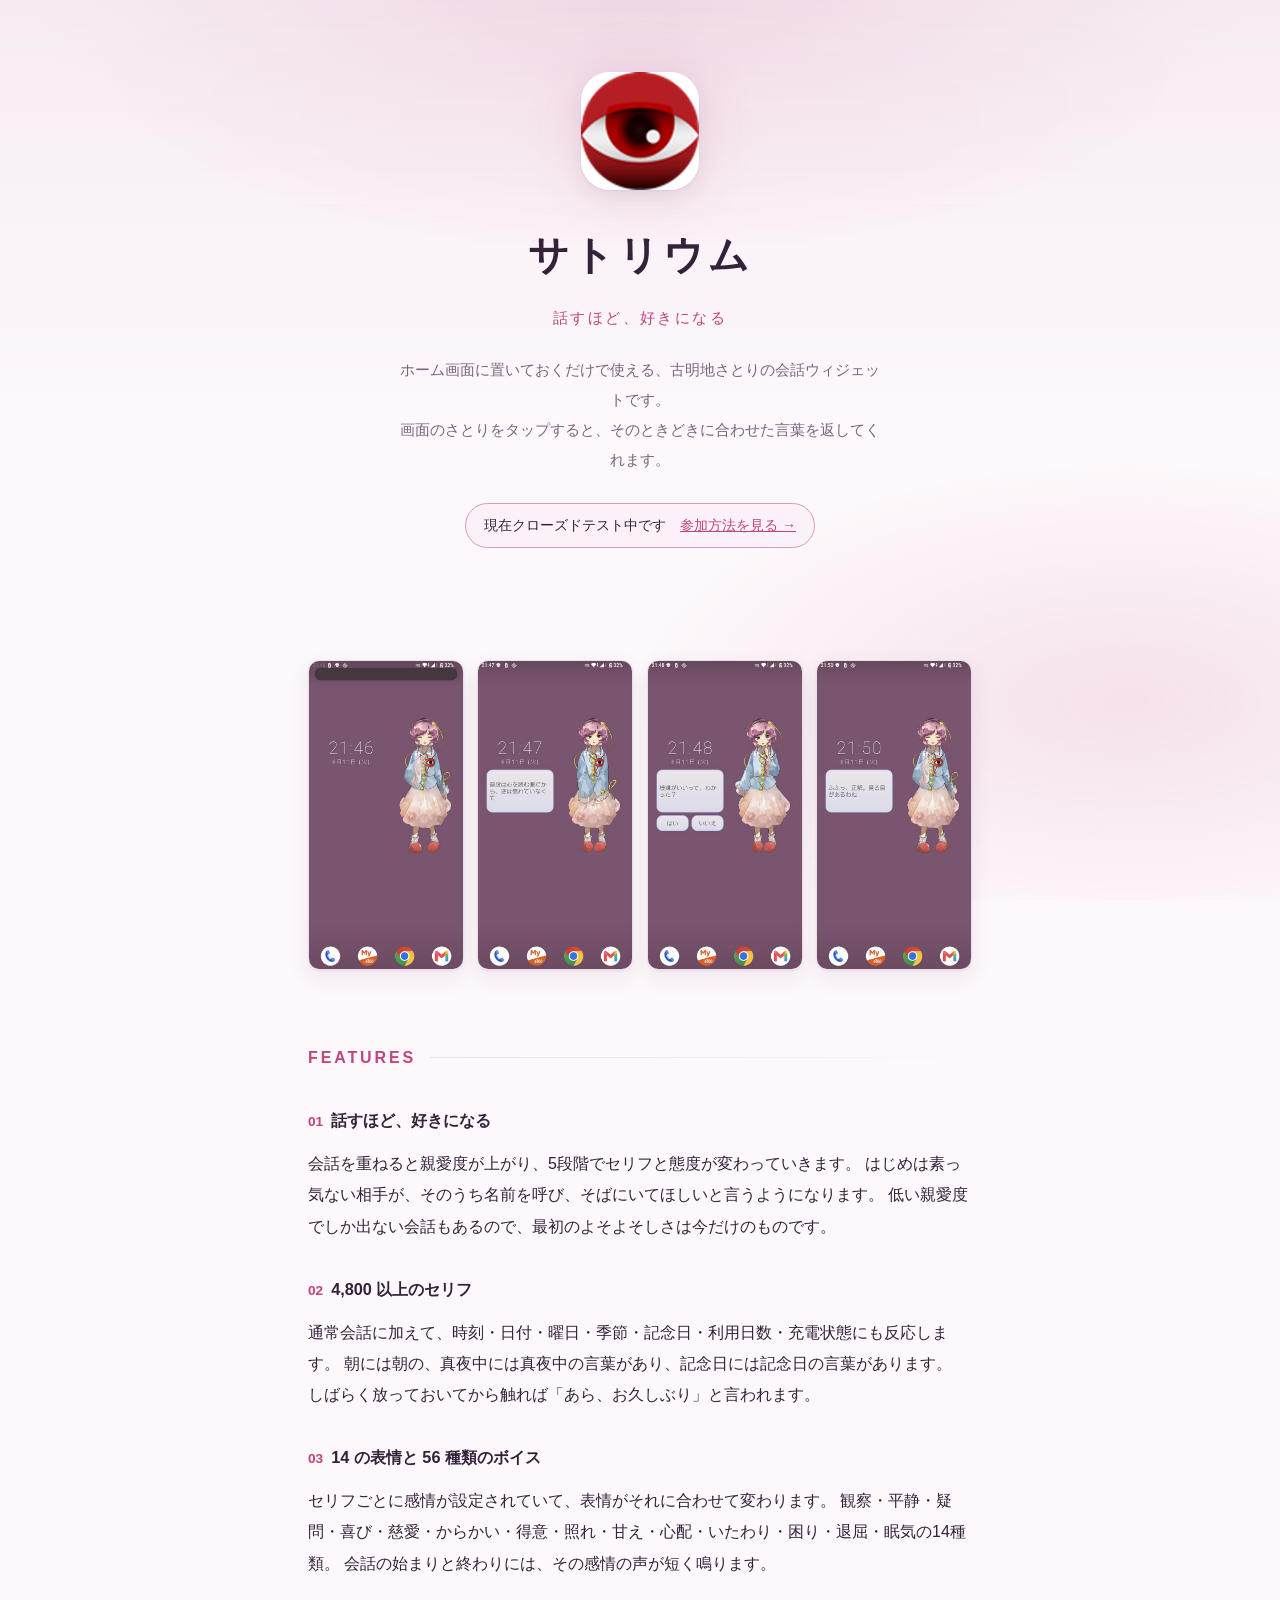
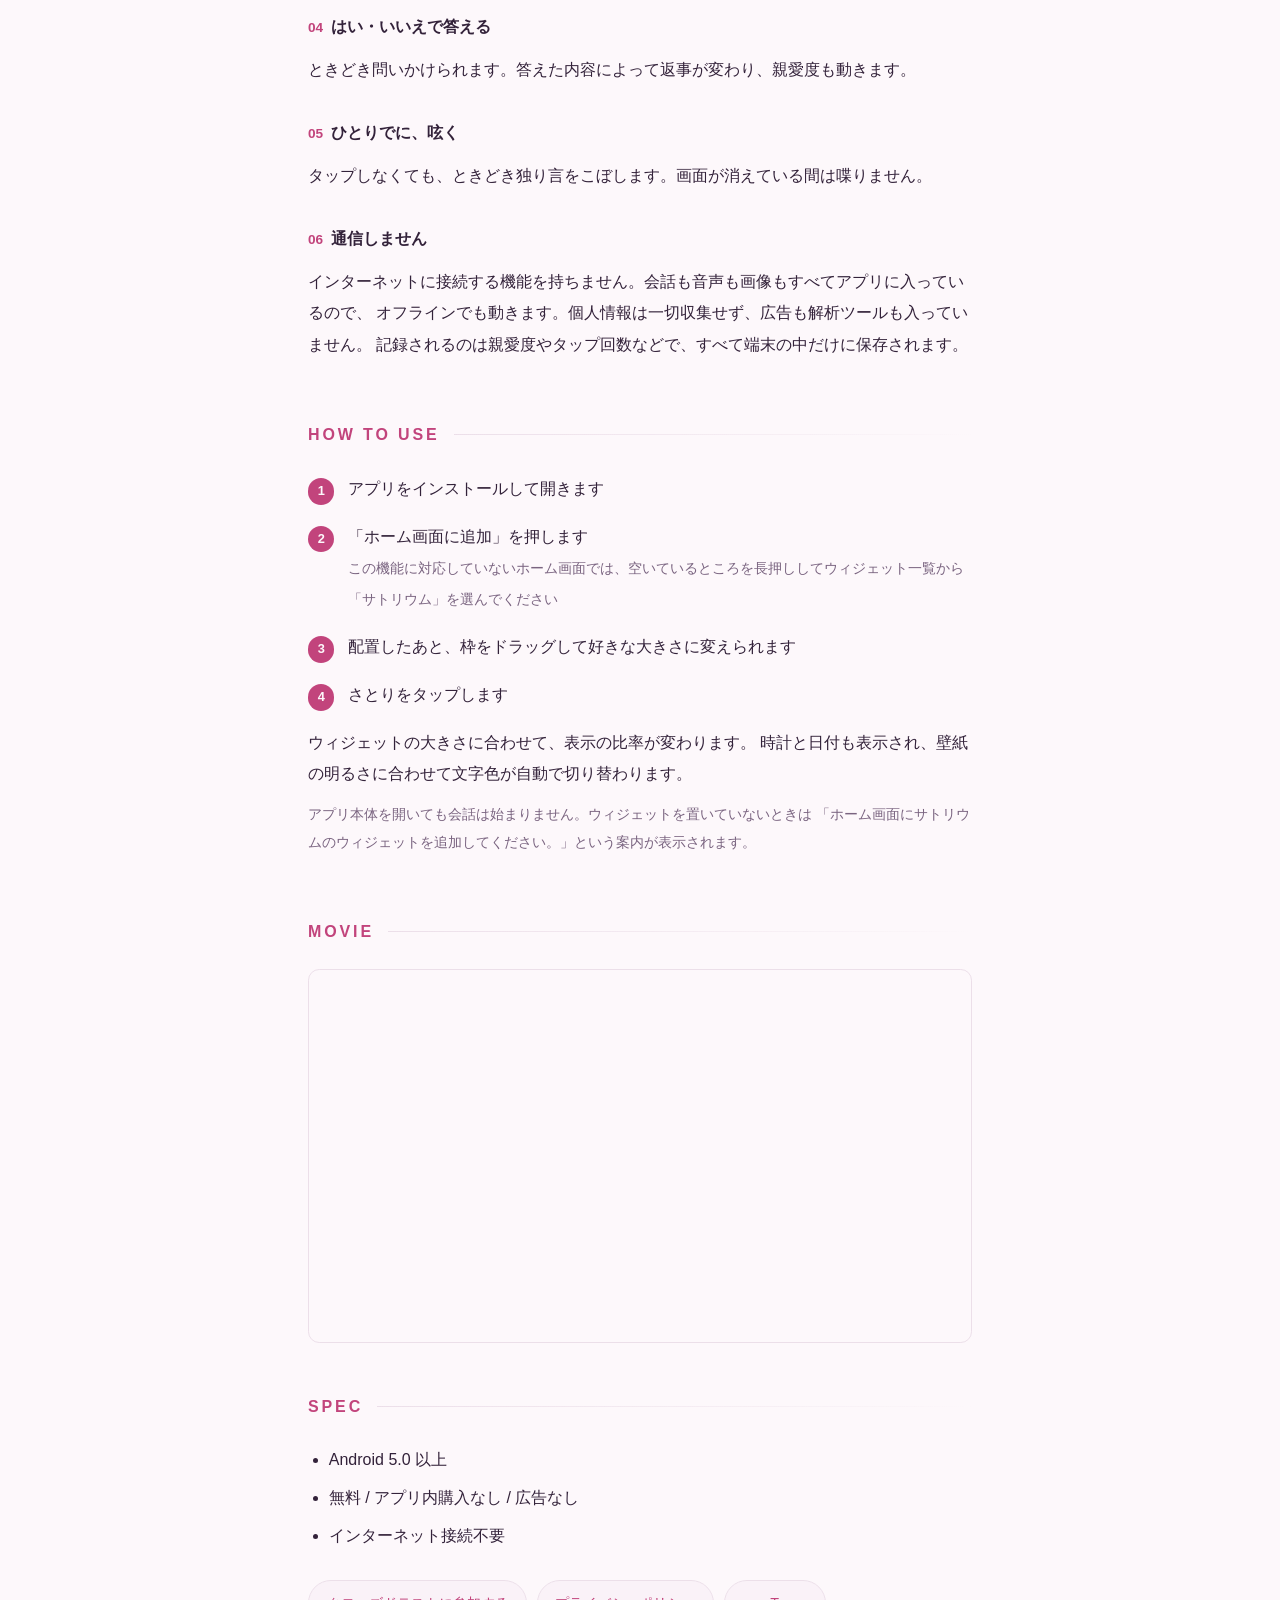
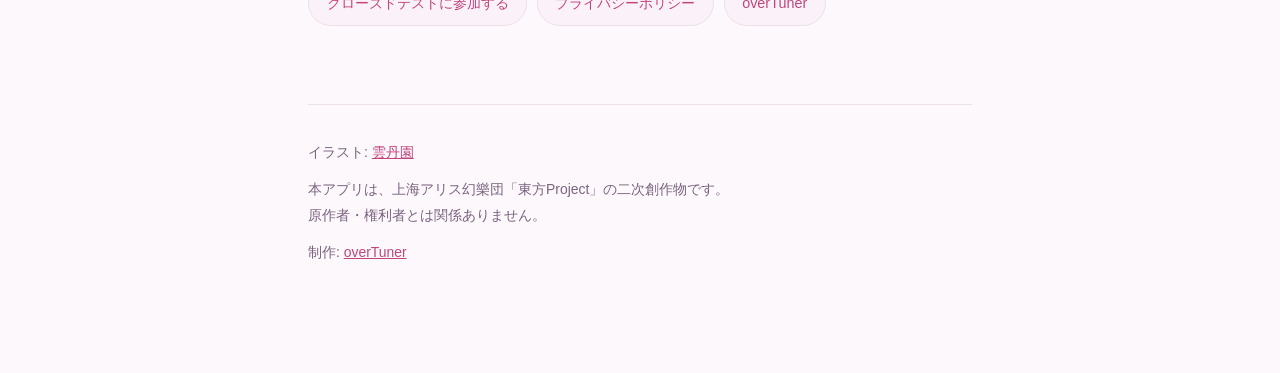
==== satorium/index.html @ 66ca33a1 "サイトを刷新し、サトリウム特設サイトを公開 - トップページ: 夜・星空のダーク基調に刷新。ロゴ組み合わせ版、WORKS(最新5曲)、   LIVE(さっきみたゆめ7)、APP、MEMBER、CONT" ====
<!DOCTYPE html>
<html lang="ja">
<head>
<meta charset="utf-8">
<meta name="viewport" content="width=device-width, initial-scale=1">
<title>サトリウム — ホーム画面の会話ウィジェット</title>
<meta name="description" content="ホーム画面のさとりをタップすると話しかけてくれる会話ウィジェット。話すほど、好きになる。Android向け・無料・通信なし。">
<link rel="icon" href="../assets/satorium/icon.png">
<link rel="stylesheet" href="../assets/satorium/site.css">
</head>
<body>

<header class="hero">
  <div class="wrap">
    <img class="icon" src="../assets/satorium/icon.png" alt="">
    <h1>サトリウム</h1>
    <p class="catch">話すほど、好きになる</p>
    <p class="lede">
      ホーム画面に置いておくだけで使える、古明地さとりの会話ウィジェットです。<br>
      画面のさとりをタップすると、そのときどきに合わせた言葉を返してくれます。
    </p>

    <p class="badge">
      現在クローズドテスト中です　<a href="test.html">参加方法を見る →</a>
    </p>
  </div>
</header>

<main class="wrap">

<section>
  <div class="shots">
    <img src="../assets/satorium/shot_1_idle.jpg" alt="ホーム画面に置いたサトリウムのウィジェット" loading="lazy">
    <img src="../assets/satorium/shot_2_talk.jpg" alt="タップして会話しているところ" loading="lazy">
    <img src="../assets/satorium/shot_3_choice.jpg" alt="はい・いいえで答える問いかけ" loading="lazy">
    <img src="../assets/satorium/shot_4_answer.jpg" alt="答えに応じた返事" loading="lazy">
  </div>
</section>

<section>
  <h2>FEATURES</h2>

  <h3><span class="n">01</span>話すほど、好きになる</h3>
  <p>
    会話を重ねると親愛度が上がり、5段階でセリフと態度が変わっていきます。
    はじめは素っ気ない相手が、そのうち名前を呼び、そばにいてほしいと言うようになります。
    低い親愛度でしか出ない会話もあるので、最初のよそよそしさは今だけのものです。
  </p>

  <h3><span class="n">02</span>4,800 以上のセリフ</h3>
  <p>
    通常会話に加えて、時刻・日付・曜日・季節・記念日・利用日数・充電状態にも反応します。
    朝には朝の、真夜中には真夜中の言葉があり、記念日には記念日の言葉があります。
    しばらく放っておいてから触れば「あら、お久しぶり」と言われます。
  </p>

  <h3><span class="n">03</span>14 の表情と 56 種類のボイス</h3>
  <p>
    セリフごとに感情が設定されていて、表情がそれに合わせて変わります。
    観察・平静・疑問・喜び・慈愛・からかい・得意・照れ・甘え・心配・いたわり・困り・退屈・眠気の14種類。
    会話の始まりと終わりには、その感情の声が短く鳴ります。
  </p>

  <h3><span class="n">04</span>はい・いいえで答える</h3>
  <p>
    ときどき問いかけられます。答えた内容によって返事が変わり、親愛度も動きます。
  </p>

  <h3><span class="n">05</span>ひとりでに、呟く</h3>
  <p>
    タップしなくても、ときどき独り言をこぼします。画面が消えている間は喋りません。
  </p>

  <h3><span class="n">06</span>通信しません</h3>
  <p>
    インターネットに接続する機能を持ちません。会話も音声も画像もすべてアプリに入っているので、
    オフラインでも動きます。個人情報は一切収集せず、広告も解析ツールも入っていません。
    記録されるのは親愛度やタップ回数などで、すべて端末の中だけに保存されます。
  </p>
</section>

<section>
  <h2>HOW TO USE</h2>
  <ol class="steps">
    <li>アプリをインストールして開きます</li>
    <li>
      「ホーム画面に追加」を押します<br>
      <span class="muted">この機能に対応していないホーム画面では、空いているところを長押ししてウィジェット一覧から「サトリウム」を選んでください</span>
    </li>
    <li>配置したあと、枠をドラッグして好きな大きさに変えられます</li>
    <li>さとりをタップします</li>
  </ol>
  <p>
    ウィジェットの大きさに合わせて、表示の比率が変わります。
    時計と日付も表示され、壁紙の明るさに合わせて文字色が自動で切り替わります。
  </p>
  <p class="muted">
    アプリ本体を開いても会話は始まりません。ウィジェットを置いていないときは
    「ホーム画面にサトリウムのウィジェットを追加してください。」という案内が表示されます。
  </p>
</section>

<section>
  <h2>MOVIE</h2>
  <div class="pv" id="pv">
    <iframe src="https://www.youtube-nocookie.com/embed/Cvk1449eIws"
            title="サトリウム 紹介動画" loading="lazy"
            allow="accelerometer; autoplay; clipboard-write; encrypted-media; gyroscope; picture-in-picture"
            allowfullscreen></iframe>
  </div>
</section>

<section>
  <h2>SPEC</h2>
  <ul>
    <li>Android 5.0 以上</li>
    <li>無料 / アプリ内購入なし / 広告なし</li>
    <li>インターネット接続不要</li>
  </ul>

  <ul class="chips">
    <li><a href="test.html">クローズドテストに参加する</a></li>
    <li><a href="privacy.html">プライバシーポリシー</a></li>
    <li><a href="../index.html">overTuner</a></li>
  </ul>
</section>

<footer>
  <p>イラスト: <a href="https://azure692677.studio.site/" rel="noopener">雲丹園</a></p>
  <p>
    本アプリは、上海アリス幻樂団「東方Project」の二次創作物です。<br>
    原作者・権利者とは関係ありません。
  </p>
  <p>制作: <a href="../index.html">overTuner</a></p>
</footer>

</main>


</body>
</html>
---- assets/satorium/site.css ----
/* サトリウム 特設サイト — 覚と第三の眼 */

:root {
  color-scheme: dark light;
  --bg:      #120a16;
  --bg-deep: #08040b;
  --panel:   #1c1023;
  --fg:      #f2e8f2;
  --muted:   #b3a0b9;
  --line:    #2f2039;
  --accent:  #ff87b8;
  --accent-soft: #d9a4ff;
  --glow: rgba(255,135,184,.22);
  --shadow: 0 1px 3px rgba(0,0,0,.55), 0 10px 30px rgba(0,0,0,.4);
}

@media (prefers-color-scheme: light) {
  :root {
    --bg:      #fdf8fb;
    --bg-deep: #f6ecf4;
    --panel:   #f9f1f7;
    --fg:      #33223a;
    --muted:   #7a6480;
    --line:    #ecdfe9;
    --accent:  #c2447c;
    --accent-soft: #8a5bb5;
    --glow: rgba(194,68,124,.12);
    --shadow: 0 1px 2px rgba(80,40,80,.08), 0 8px 22px rgba(80,40,80,.08);
  }
}

* { box-sizing: border-box; }
html { scroll-behavior: smooth; }

body {
  margin: 0;
  padding: 0 0 6rem;
  font-family: -apple-system, "Segoe UI", "Hiragino Sans", "Noto Sans JP", sans-serif;
  line-height: 1.95;
  color: var(--fg);
  background: var(--bg);
  -webkit-text-size-adjust: 100%;
  overflow-x: hidden;
}

/* 第三の眼のような、中心から滲む光 */
body::before {
  content: "";
  position: fixed;
  inset: 0;
  z-index: -1;
  background:
    radial-gradient(ellipse 70% 42% at 50% 0%, var(--glow), transparent 68%),
    radial-gradient(ellipse 55% 38% at 88% 78%, var(--glow), transparent 70%),
    linear-gradient(180deg, var(--bg-deep), transparent 45%);
  pointer-events: none;
}

.wrap { max-width: 44rem; margin: 0 auto; padding: 0 1.25rem; }

/* ヒーロー */
.hero { text-align: center; padding: 4.5rem 0 2.5rem; }
.hero .icon {
  width: 118px; height: 118px;
  border-radius: 1.8rem;
  box-shadow: var(--shadow), 0 0 60px var(--glow);
  display: block; margin: 0 auto 1.6rem;
}
.hero h1 {
  font-size: clamp(1.9rem, 6vw, 2.5rem);
  margin: 0;
  letter-spacing: .1em;
  font-weight: 600;
}
.hero .catch {
  color: var(--accent);
  letter-spacing: .16em;
  font-size: .95rem;
  margin: .6rem 0 0;
}
.hero .lede { color: var(--muted); font-size: .96rem; margin: 1.4rem auto 0; max-width: 30rem; }

.badge {
  display: inline-block;
  margin: 1.75rem 0 0;
  padding: .5rem 1.15rem;
  border: 1px solid color-mix(in srgb, var(--accent) 45%, var(--line));
  border-radius: 999px;
  background: color-mix(in srgb, var(--panel) 75%, transparent);
  font-size: .88rem;
}
.badge a { color: var(--accent); }

h2 {
  font-size: 1rem;
  letter-spacing: .18em;
  color: var(--accent);
  font-weight: 600;
  margin: 0 0 1.4rem;
  display: flex; align-items: center; gap: .9rem;
}
h2::after { content: ""; flex: 1; height: 1px; background: linear-gradient(90deg, var(--line), transparent); }

h3 { font-size: 1.02rem; margin: 2rem 0 .35rem; }
h3 .n { color: var(--accent); font-size: .85rem; margin-right: .5rem; }

section { padding: 3rem 0 0; }
p { margin: .7rem 0; }
a { color: var(--accent); }
a:hover { color: var(--accent-soft); }
.muted { color: var(--muted); font-size: .9rem; }
ul { padding-left: 1.3rem; }
li { margin: .4rem 0; }

.shots {
  display: grid;
  grid-template-columns: repeat(auto-fit, minmax(140px, 1fr));
  gap: .85rem;
  margin: 1.5rem 0;
}
.shots img {
  width: 100%; height: auto;
  border: 1px solid var(--line);
  border-radius: .7rem;
  box-shadow: var(--shadow);
}

.panel {
  background: color-mix(in srgb, var(--panel) 75%, transparent);
  border: 1px solid var(--line);
  border-radius: .75rem;
  padding: 1.1rem 1.25rem;
  margin: 1.4rem 0;
}
.note { border-left: 3px solid var(--accent); }

.pv { position: relative; aspect-ratio: 16 / 9; }
.pv iframe {
  position: absolute; inset: 0;
  width: 100%; height: 100%;
  border: 1px solid var(--line);
  border-radius: .7rem;
}
.pv img { width: 100%; height: auto; border: 1px solid var(--line); border-radius: .7rem; }

.steps { counter-reset: s; list-style: none; padding: 0; }
.steps li { counter-increment: s; position: relative; padding-left: 2.5rem; margin: 1.05rem 0; }
.steps li::before {
  content: counter(s);
  position: absolute; left: 0; top: .35rem;
  width: 1.65rem; height: 1.65rem; border-radius: 50%;
  background: var(--accent); color: var(--bg);
  font-size: .8rem; font-weight: 700;
  display: grid; place-items: center;
}

.chips { display: flex; flex-wrap: wrap; gap: .6rem; padding: 0; list-style: none; margin: 1.4rem 0 0; }
.chips a {
  display: inline-block; padding: .5rem 1.1rem;
  border: 1px solid var(--line); border-radius: 999px;
  background: color-mix(in srgb, var(--panel) 75%, transparent);
  text-decoration: none; font-size: .9rem;
  transition: border-color .18s;
}
.chips a:hover { border-color: color-mix(in srgb, var(--accent) 50%, var(--line)); }

nav.crumb { padding: 2.25rem 0 1.25rem; font-size: .87rem; color: var(--muted); }
nav.crumb a { text-decoration: none; }

footer {
  margin-top: 4.5rem; padding-top: 1.5rem;
  border-top: 1px solid var(--line);
  color: var(--muted); font-size: .87rem; line-height: 1.85;
}
.sub { color: var(--muted); font-size: .95rem; margin: .4rem 0 2rem; }
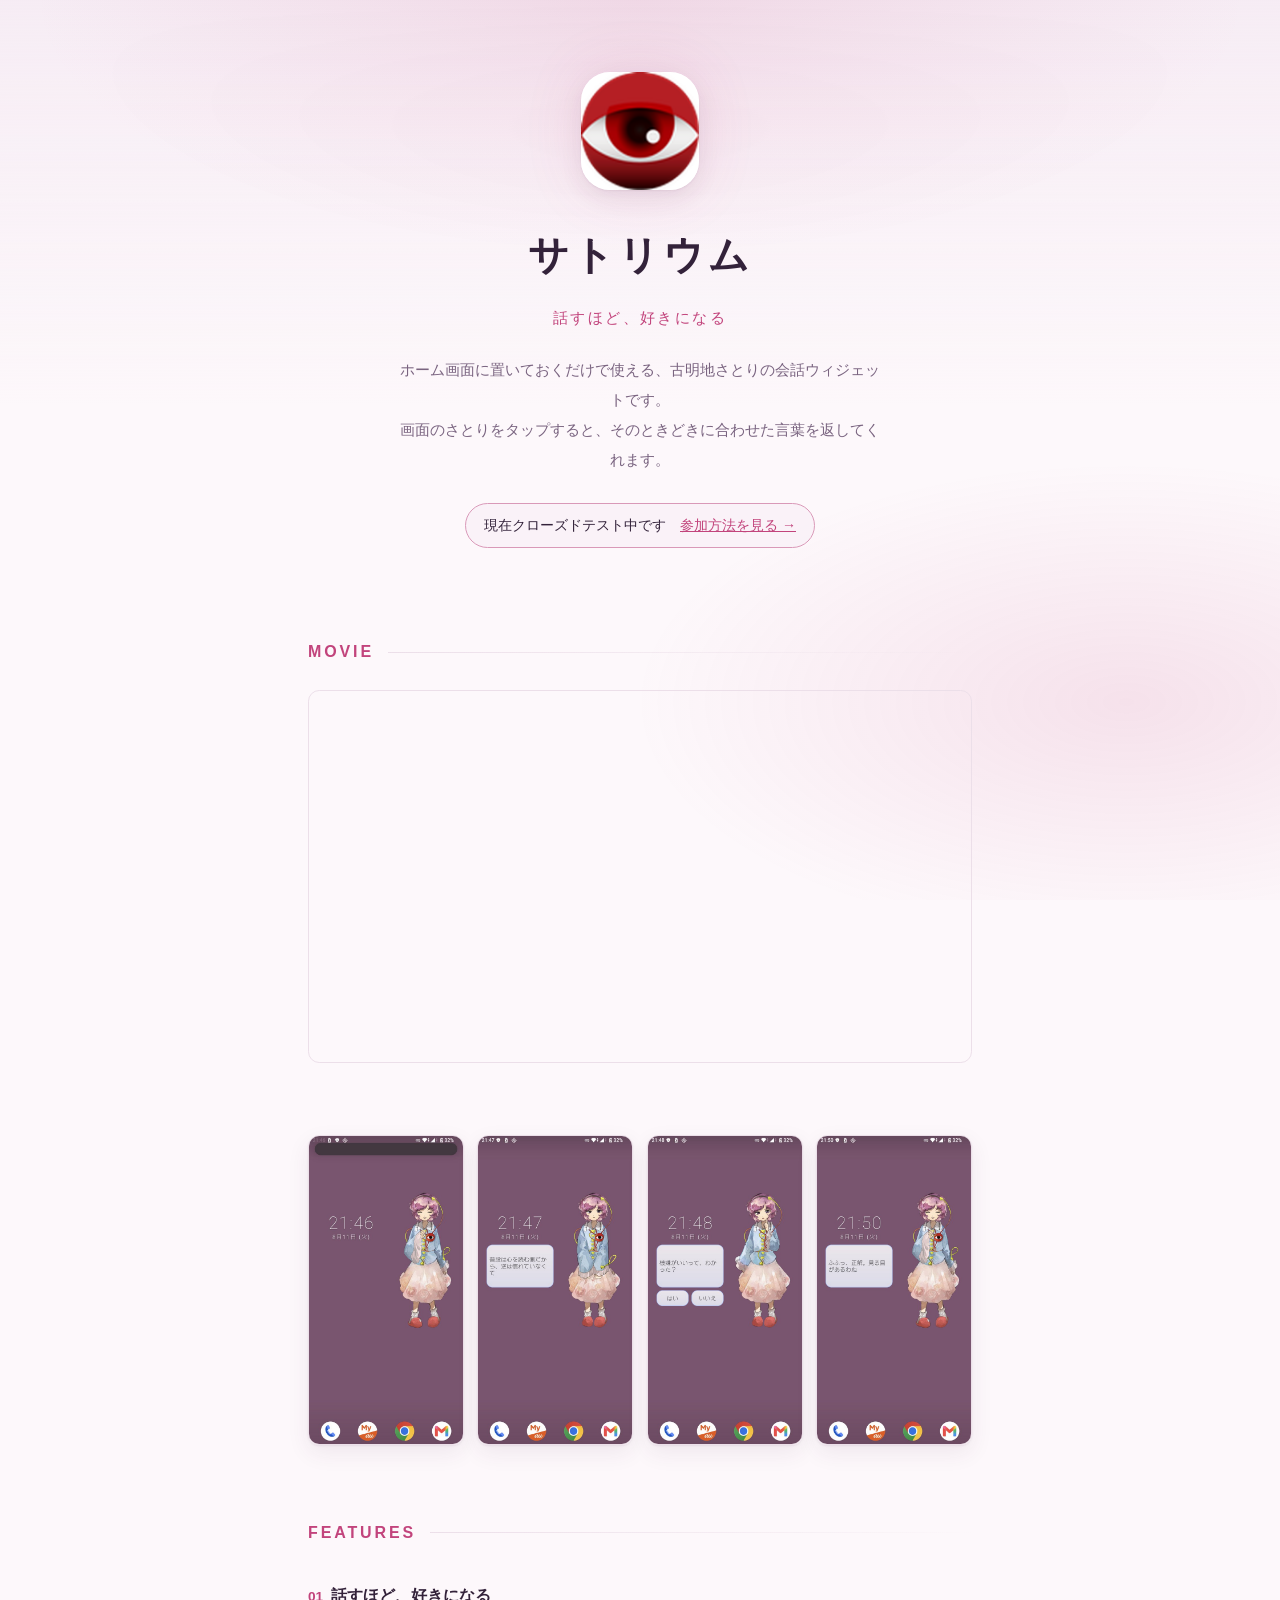
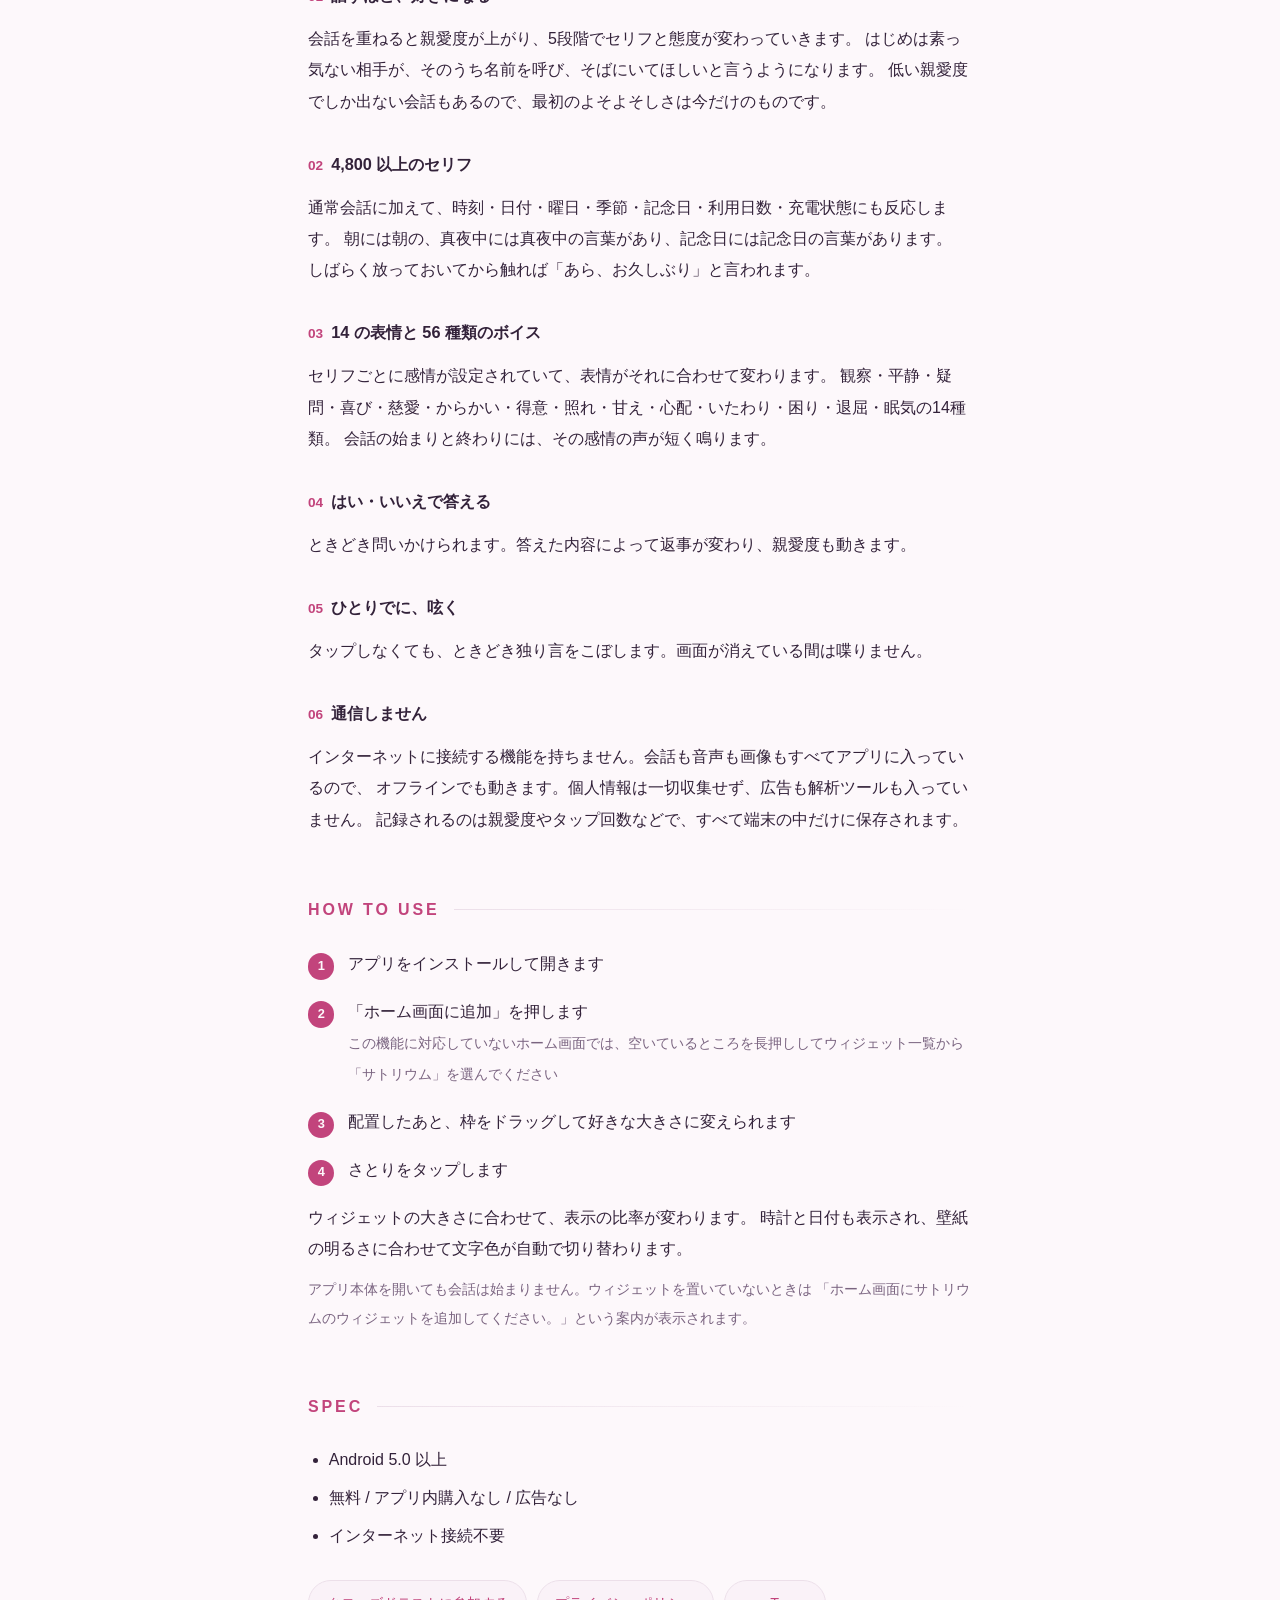
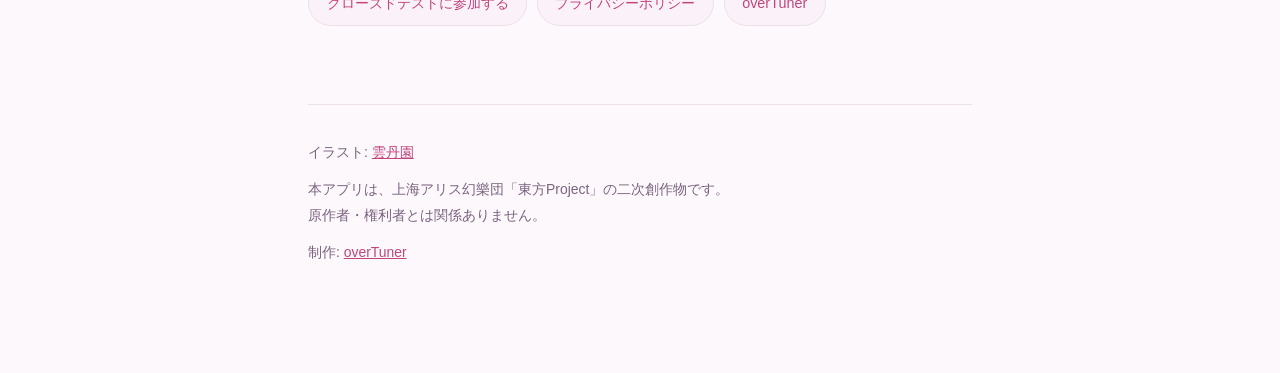
==== commit a0a24c8c: "サトリウム特設サイト: MOVIE を先頭に移動 紹介動画をヒーロー直下に置き、スクリーンショット・FEATURES より前に見せる。 セクションの入れ替えのみで、内容とCSSは変えていない （順序に" ====
--- a/satorium/index.html
+++ b/satorium/index.html
@@ -1,141 +1,141 @@
-<!DOCTYPE html>
-<html lang="ja">
-<head>
-<meta charset="utf-8">
-<meta name="viewport" content="width=device-width, initial-scale=1">
-<title>サトリウム — ホーム画面の会話ウィジェット</title>
-<meta name="description" content="ホーム画面のさとりをタップすると話しかけてくれる会話ウィジェット。話すほど、好きになる。Android向け・無料・通信なし。">
-<link rel="icon" href="../assets/satorium/icon.png">
-<link rel="stylesheet" href="../assets/satorium/site.css">
-</head>
-<body>
-
-<header class="hero">
-  <div class="wrap">
-    <img class="icon" src="../assets/satorium/icon.png" alt="">
-    <h1>サトリウム</h1>
-    <p class="catch">話すほど、好きになる</p>
-    <p class="lede">
-      ホーム画面に置いておくだけで使える、古明地さとりの会話ウィジェットです。<br>
-      画面のさとりをタップすると、そのときどきに合わせた言葉を返してくれます。
-    </p>
-
-    <p class="badge">
-      現在クローズドテスト中です　<a href="test.html">参加方法を見る →</a>
-    </p>
-  </div>
-</header>
-
-<main class="wrap">
-
-<section>
-  <div class="shots">
-    <img src="../assets/satorium/shot_1_idle.jpg" alt="ホーム画面に置いたサトリウムのウィジェット" loading="lazy">
-    <img src="../assets/satorium/shot_2_talk.jpg" alt="タップして会話しているところ" loading="lazy">
-    <img src="../assets/satorium/shot_3_choice.jpg" alt="はい・いいえで答える問いかけ" loading="lazy">
-    <img src="../assets/satorium/shot_4_answer.jpg" alt="答えに応じた返事" loading="lazy">
-  </div>
-</section>
-
-<section>
-  <h2>FEATURES</h2>
-
-  <h3><span class="n">01</span>話すほど、好きになる</h3>
-  <p>
-    会話を重ねると親愛度が上がり、5段階でセリフと態度が変わっていきます。
-    はじめは素っ気ない相手が、そのうち名前を呼び、そばにいてほしいと言うようになります。
-    低い親愛度でしか出ない会話もあるので、最初のよそよそしさは今だけのものです。
-  </p>
-
-  <h3><span class="n">02</span>4,800 以上のセリフ</h3>
-  <p>
-    通常会話に加えて、時刻・日付・曜日・季節・記念日・利用日数・充電状態にも反応します。
-    朝には朝の、真夜中には真夜中の言葉があり、記念日には記念日の言葉があります。
-    しばらく放っておいてから触れば「あら、お久しぶり」と言われます。
-  </p>
-
-  <h3><span class="n">03</span>14 の表情と 56 種類のボイス</h3>
-  <p>
-    セリフごとに感情が設定されていて、表情がそれに合わせて変わります。
-    観察・平静・疑問・喜び・慈愛・からかい・得意・照れ・甘え・心配・いたわり・困り・退屈・眠気の14種類。
-    会話の始まりと終わりには、その感情の声が短く鳴ります。
-  </p>
-
-  <h3><span class="n">04</span>はい・いいえで答える</h3>
-  <p>
-    ときどき問いかけられます。答えた内容によって返事が変わり、親愛度も動きます。
-  </p>
-
-  <h3><span class="n">05</span>ひとりでに、呟く</h3>
-  <p>
-    タップしなくても、ときどき独り言をこぼします。画面が消えている間は喋りません。
-  </p>
-
-  <h3><span class="n">06</span>通信しません</h3>
-  <p>
-    インターネットに接続する機能を持ちません。会話も音声も画像もすべてアプリに入っているので、
-    オフラインでも動きます。個人情報は一切収集せず、広告も解析ツールも入っていません。
-    記録されるのは親愛度やタップ回数などで、すべて端末の中だけに保存されます。
-  </p>
-</section>
-
-<section>
-  <h2>HOW TO USE</h2>
-  <ol class="steps">
-    <li>アプリをインストールして開きます</li>
-    <li>
-      「ホーム画面に追加」を押します<br>
-      <span class="muted">この機能に対応していないホーム画面では、空いているところを長押ししてウィジェット一覧から「サトリウム」を選んでください</span>
-    </li>
-    <li>配置したあと、枠をドラッグして好きな大きさに変えられます</li>
-    <li>さとりをタップします</li>
-  </ol>
-  <p>
-    ウィジェットの大きさに合わせて、表示の比率が変わります。
-    時計と日付も表示され、壁紙の明るさに合わせて文字色が自動で切り替わります。
-  </p>
-  <p class="muted">
-    アプリ本体を開いても会話は始まりません。ウィジェットを置いていないときは
-    「ホーム画面にサトリウムのウィジェットを追加してください。」という案内が表示されます。
-  </p>
-</section>
-
-<section>
-  <h2>MOVIE</h2>
-  <div class="pv" id="pv">
-    <iframe src="https://www.youtube-nocookie.com/embed/Cvk1449eIws"
-            title="サトリウム 紹介動画" loading="lazy"
-            allow="accelerometer; autoplay; clipboard-write; encrypted-media; gyroscope; picture-in-picture"
-            allowfullscreen></iframe>
-  </div>
-</section>
-
-<section>
-  <h2>SPEC</h2>
-  <ul>
-    <li>Android 5.0 以上</li>
-    <li>無料 / アプリ内購入なし / 広告なし</li>
-    <li>インターネット接続不要</li>
-  </ul>
-
-  <ul class="chips">
-    <li><a href="test.html">クローズドテストに参加する</a></li>
-    <li><a href="privacy.html">プライバシーポリシー</a></li>
-    <li><a href="../index.html">overTuner</a></li>
-  </ul>
-</section>
-
-<footer>
-  <p>イラスト: <a href="https://azure692677.studio.site/" rel="noopener">雲丹園</a></p>
-  <p>
-    本アプリは、上海アリス幻樂団「東方Project」の二次創作物です。<br>
-    原作者・権利者とは関係ありません。
-  </p>
-  <p>制作: <a href="../index.html">overTuner</a></p>
-</footer>
-
-</main>
+<!DOCTYPE html>
+<html lang="ja">
+<head>
+<meta charset="utf-8">
+<meta name="viewport" content="width=device-width, initial-scale=1">
+<title>サトリウム — ホーム画面の会話ウィジェット</title>
+<meta name="description" content="ホーム画面のさとりをタップすると話しかけてくれる会話ウィジェット。話すほど、好きになる。Android向け・無料・通信なし。">
+<link rel="icon" href="../assets/satorium/icon.png">
+<link rel="stylesheet" href="../assets/satorium/site.css">
+</head>
+<body>
 
-
-</body>
-</html>
+<header class="hero">
+  <div class="wrap">
+    <img class="icon" src="../assets/satorium/icon.png" alt="">
+    <h1>サトリウム</h1>
+    <p class="catch">話すほど、好きになる</p>
+    <p class="lede">
+      ホーム画面に置いておくだけで使える、古明地さとりの会話ウィジェットです。<br>
+      画面のさとりをタップすると、そのときどきに合わせた言葉を返してくれます。
+    </p>
+
+    <p class="badge">
+      現在クローズドテスト中です　<a href="test.html">参加方法を見る →</a>
+    </p>
+  </div>
+</header>
+
+<main class="wrap">
+
+<section>
+  <h2>MOVIE</h2>
+  <div class="pv" id="pv">
+    <iframe src="https://www.youtube-nocookie.com/embed/Cvk1449eIws"
+            title="サトリウム 紹介動画" loading="lazy"
+            allow="accelerometer; autoplay; clipboard-write; encrypted-media; gyroscope; picture-in-picture"
+            allowfullscreen></iframe>
+  </div>
+</section>
+
+<section>
+  <div class="shots">
+    <img src="../assets/satorium/shot_1_idle.jpg" alt="ホーム画面に置いたサトリウムのウィジェット" loading="lazy">
+    <img src="../assets/satorium/shot_2_talk.jpg" alt="タップして会話しているところ" loading="lazy">
+    <img src="../assets/satorium/shot_3_choice.jpg" alt="はい・いいえで答える問いかけ" loading="lazy">
+    <img src="../assets/satorium/shot_4_answer.jpg" alt="答えに応じた返事" loading="lazy">
+  </div>
+</section>
+
+<section>
+  <h2>FEATURES</h2>
+
+  <h3><span class="n">01</span>話すほど、好きになる</h3>
+  <p>
+    会話を重ねると親愛度が上がり、5段階でセリフと態度が変わっていきます。
+    はじめは素っ気ない相手が、そのうち名前を呼び、そばにいてほしいと言うようになります。
+    低い親愛度でしか出ない会話もあるので、最初のよそよそしさは今だけのものです。
+  </p>
+
+  <h3><span class="n">02</span>4,800 以上のセリフ</h3>
+  <p>
+    通常会話に加えて、時刻・日付・曜日・季節・記念日・利用日数・充電状態にも反応します。
+    朝には朝の、真夜中には真夜中の言葉があり、記念日には記念日の言葉があります。
+    しばらく放っておいてから触れば「あら、お久しぶり」と言われます。
+  </p>
+
+  <h3><span class="n">03</span>14 の表情と 56 種類のボイス</h3>
+  <p>
+    セリフごとに感情が設定されていて、表情がそれに合わせて変わります。
+    観察・平静・疑問・喜び・慈愛・からかい・得意・照れ・甘え・心配・いたわり・困り・退屈・眠気の14種類。
+    会話の始まりと終わりには、その感情の声が短く鳴ります。
+  </p>
+
+  <h3><span class="n">04</span>はい・いいえで答える</h3>
+  <p>
+    ときどき問いかけられます。答えた内容によって返事が変わり、親愛度も動きます。
+  </p>
+
+  <h3><span class="n">05</span>ひとりでに、呟く</h3>
+  <p>
+    タップしなくても、ときどき独り言をこぼします。画面が消えている間は喋りません。
+  </p>
+
+  <h3><span class="n">06</span>通信しません</h3>
+  <p>
+    インターネットに接続する機能を持ちません。会話も音声も画像もすべてアプリに入っているので、
+    オフラインでも動きます。個人情報は一切収集せず、広告も解析ツールも入っていません。
+    記録されるのは親愛度やタップ回数などで、すべて端末の中だけに保存されます。
+  </p>
+</section>
+
+<section>
+  <h2>HOW TO USE</h2>
+  <ol class="steps">
+    <li>アプリをインストールして開きます</li>
+    <li>
+      「ホーム画面に追加」を押します<br>
+      <span class="muted">この機能に対応していないホーム画面では、空いているところを長押ししてウィジェット一覧から「サトリウム」を選んでください</span>
+    </li>
+    <li>配置したあと、枠をドラッグして好きな大きさに変えられます</li>
+    <li>さとりをタップします</li>
+  </ol>
+  <p>
+    ウィジェットの大きさに合わせて、表示の比率が変わります。
+    時計と日付も表示され、壁紙の明るさに合わせて文字色が自動で切り替わります。
+  </p>
+  <p class="muted">
+    アプリ本体を開いても会話は始まりません。ウィジェットを置いていないときは
+    「ホーム画面にサトリウムのウィジェットを追加してください。」という案内が表示されます。
+  </p>
+</section>
+
+<section>
+  <h2>SPEC</h2>
+  <ul>
+    <li>Android 5.0 以上</li>
+    <li>無料 / アプリ内購入なし / 広告なし</li>
+    <li>インターネット接続不要</li>
+  </ul>
+
+  <ul class="chips">
+    <li><a href="test.html">クローズドテストに参加する</a></li>
+    <li><a href="privacy.html">プライバシーポリシー</a></li>
+    <li><a href="../index.html">overTuner</a></li>
+  </ul>
+</section>
+
+<footer>
+  <p>イラスト: <a href="https://azure692677.studio.site/" rel="noopener">雲丹園</a></p>
+  <p>
+    本アプリは、上海アリス幻樂団「東方Project」の二次創作物です。<br>
+    原作者・権利者とは関係ありません。
+  </p>
+  <p>制作: <a href="../index.html">overTuner</a></p>
+</footer>
+
+</main>
+
+
+</body>
+</html>
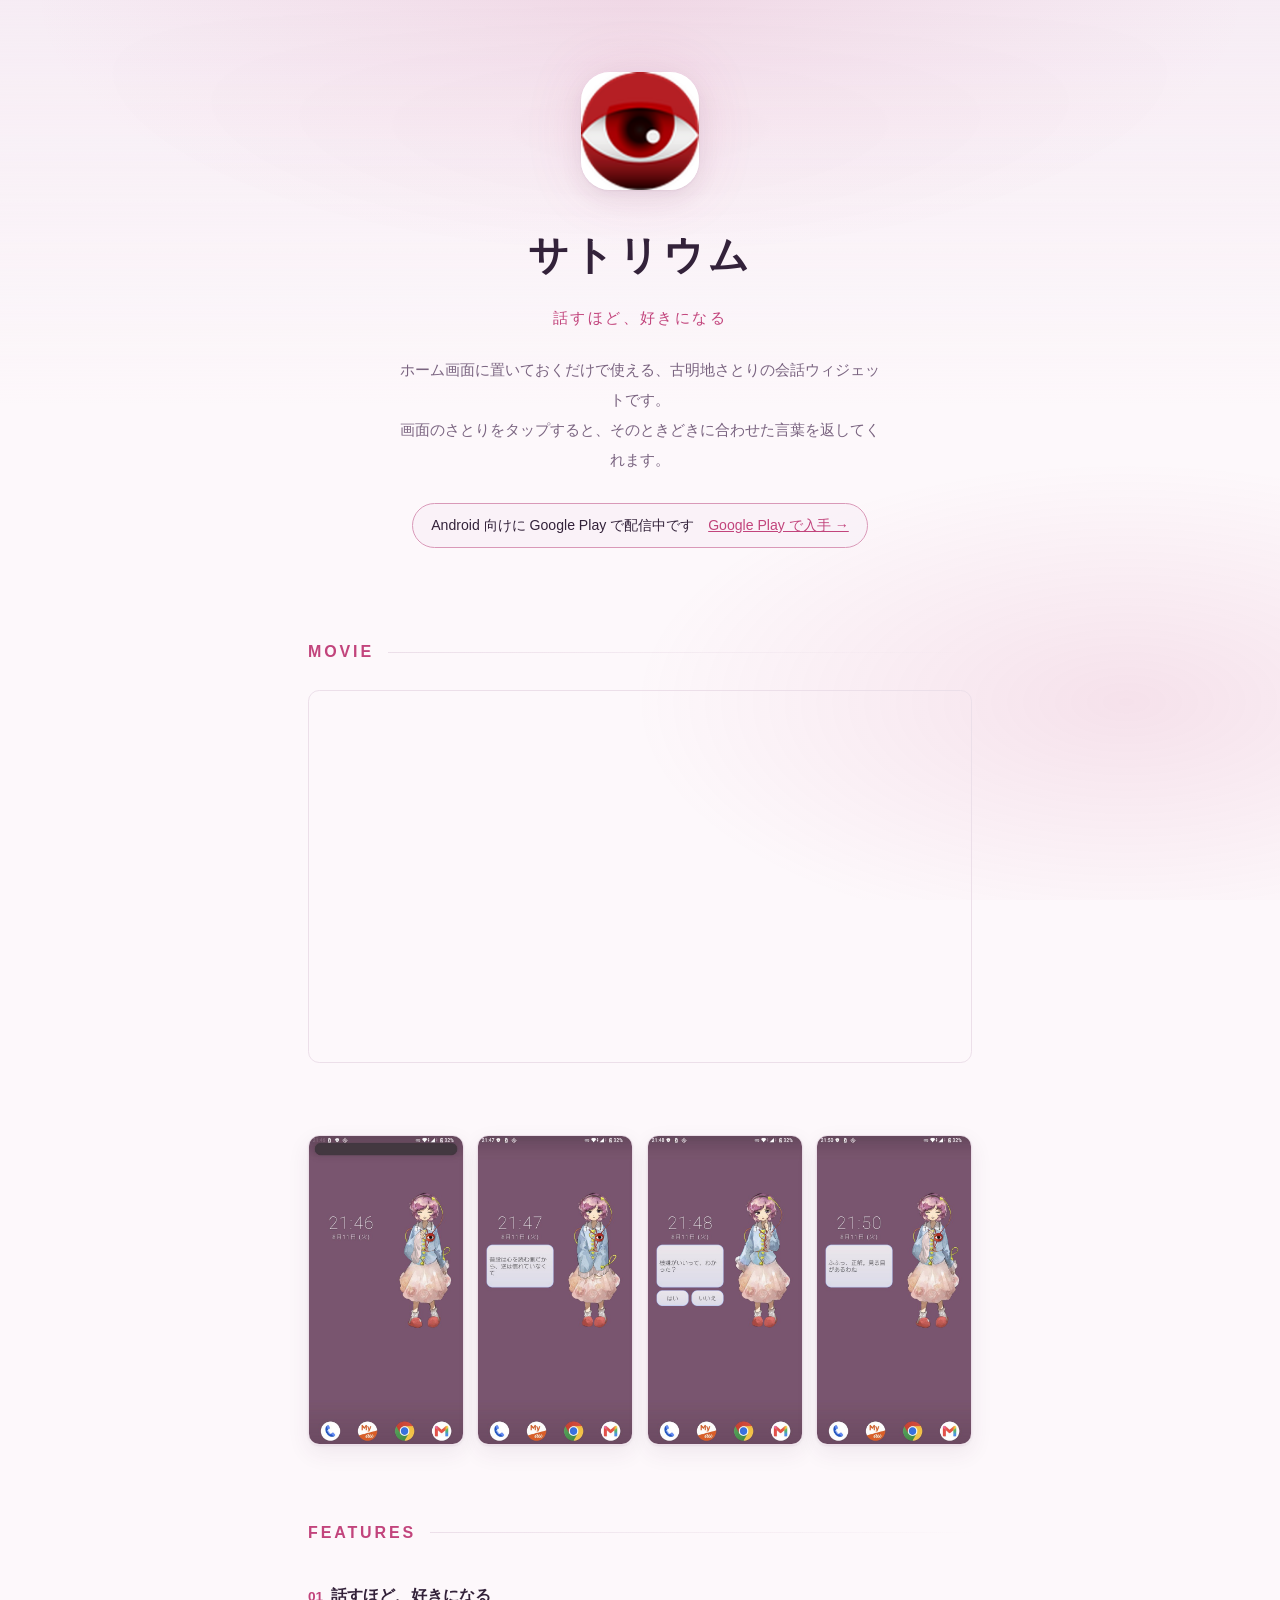
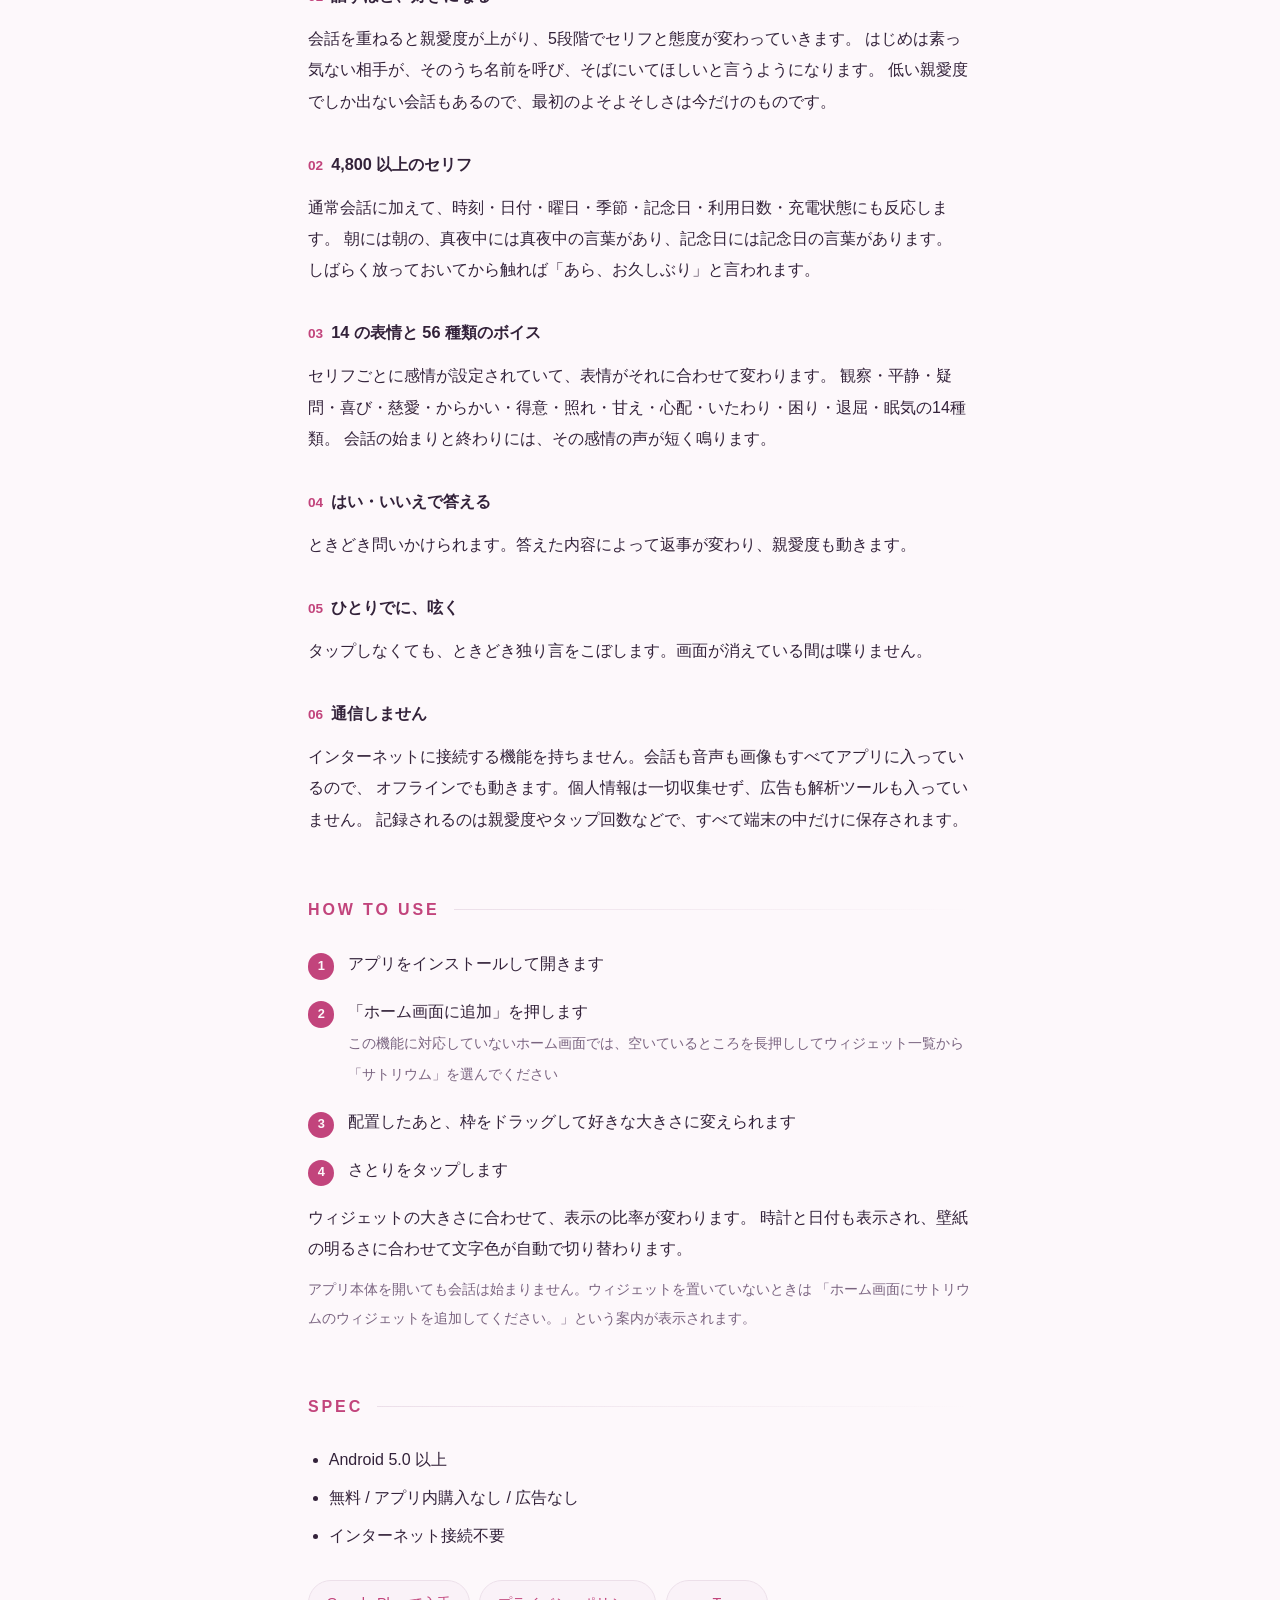
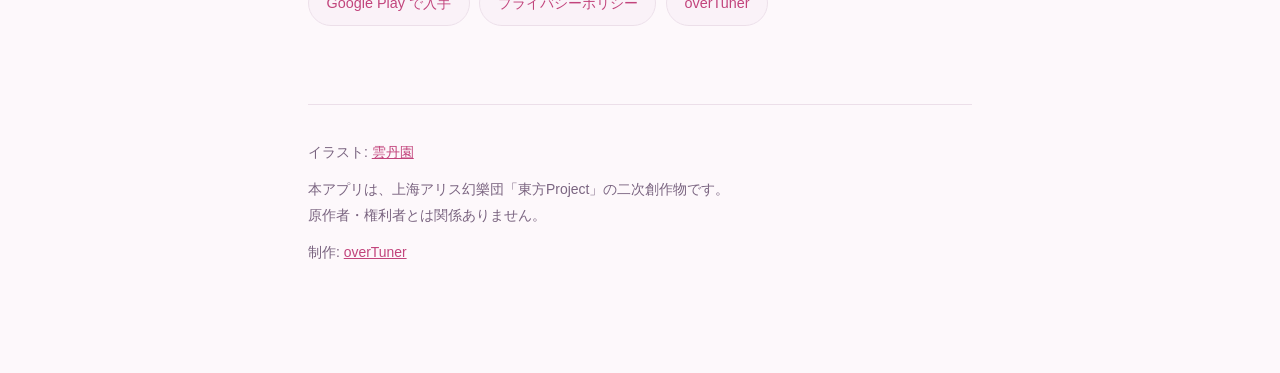
==== commit 7ea84a7e: "サトリウムの製品版公開に合わせ、テスター募集の導線を Google Play のリンクに替える Co-Authored-By: Claude Sonnet 5.5 <noreply@anthropic" ====
--- a/satorium/index.html
+++ b/satorium/index.html
@@ -21,7 +21,7 @@
     </p>
 
     <p class="badge">
-      現在クローズドテスト中です　<a href="test.html">参加方法を見る →</a>
+      Android 向けに Google Play で配信中です　<a href="https://play.google.com/store/apps/details?id=tadao.app" rel="noopener">Google Play で入手 →</a>
     </p>
   </div>
 </header>
@@ -119,7 +119,7 @@
   </ul>
 
   <ul class="chips">
-    <li><a href="test.html">クローズドテストに参加する</a></li>
+    <li><a href="https://play.google.com/store/apps/details?id=tadao.app" rel="noopener">Google Play で入手</a></li>
     <li><a href="privacy.html">プライバシーポリシー</a></li>
     <li><a href="../index.html">overTuner</a></li>
   </ul>
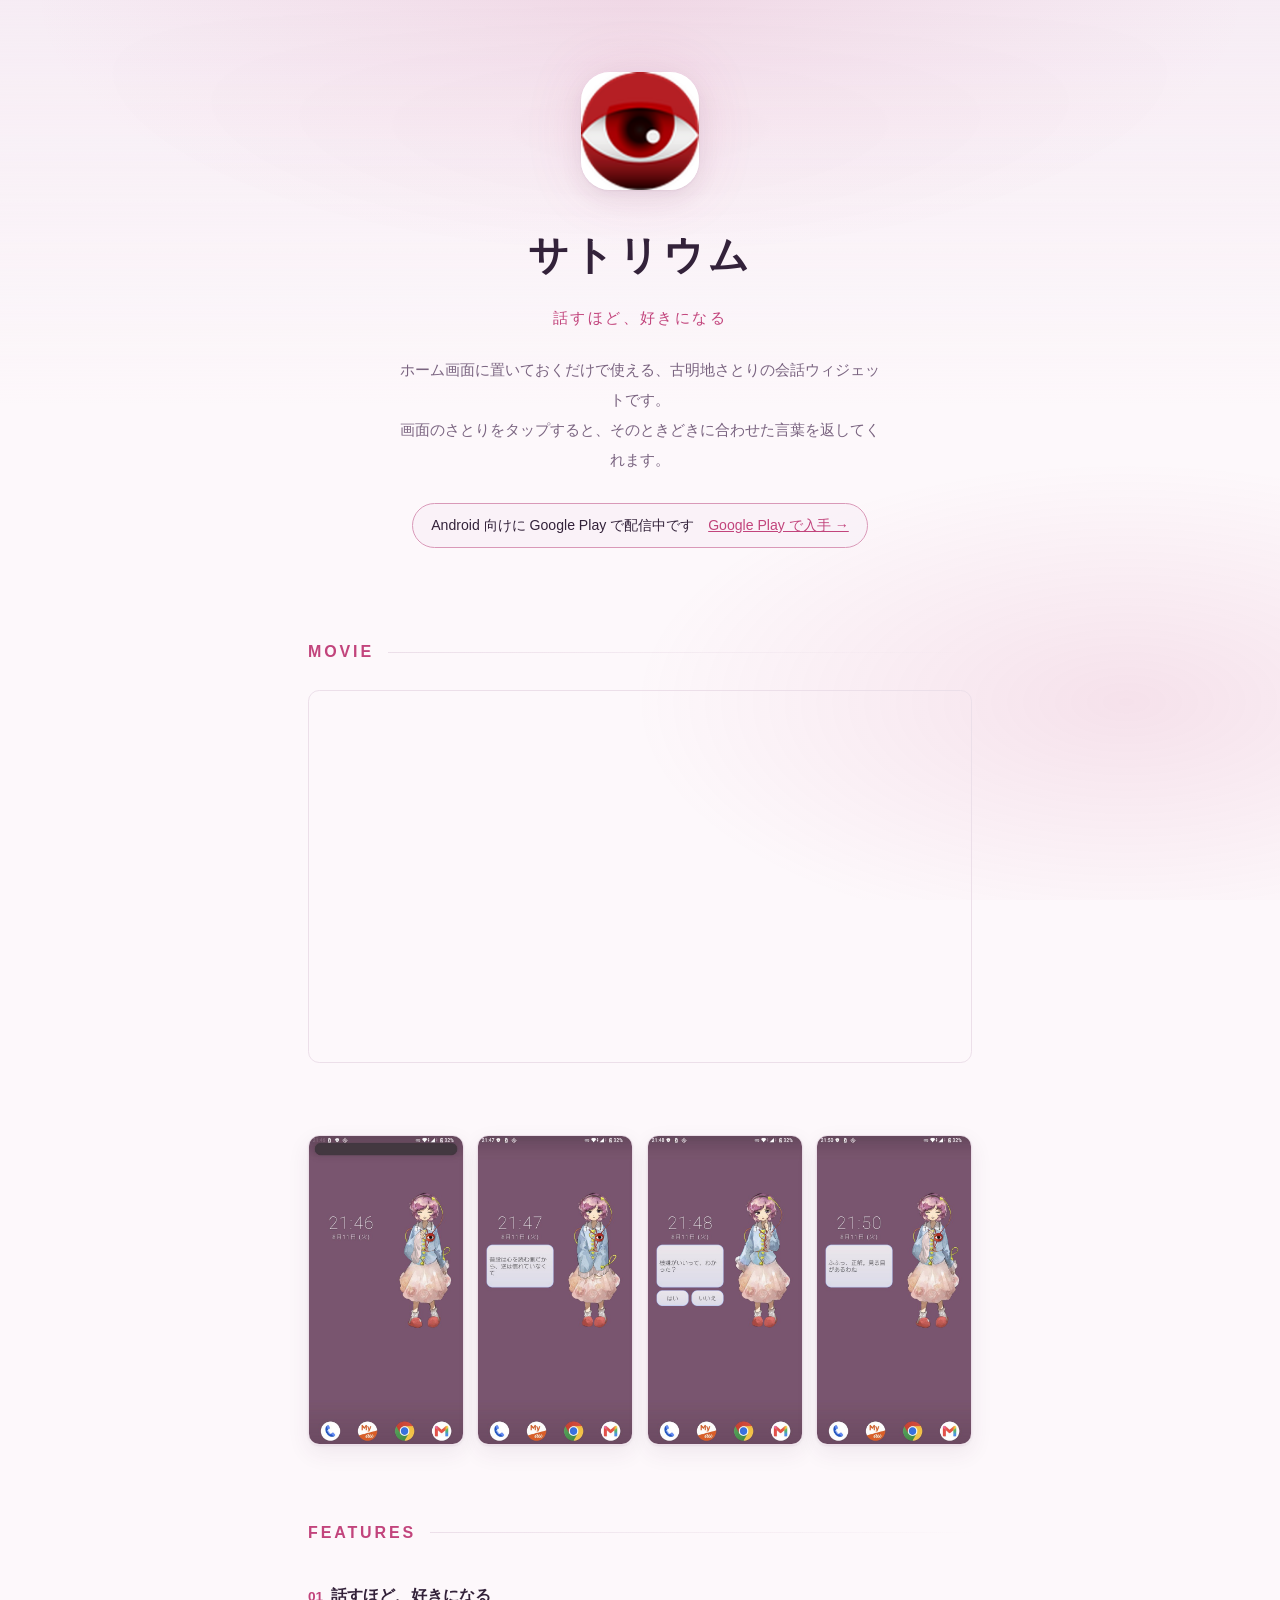
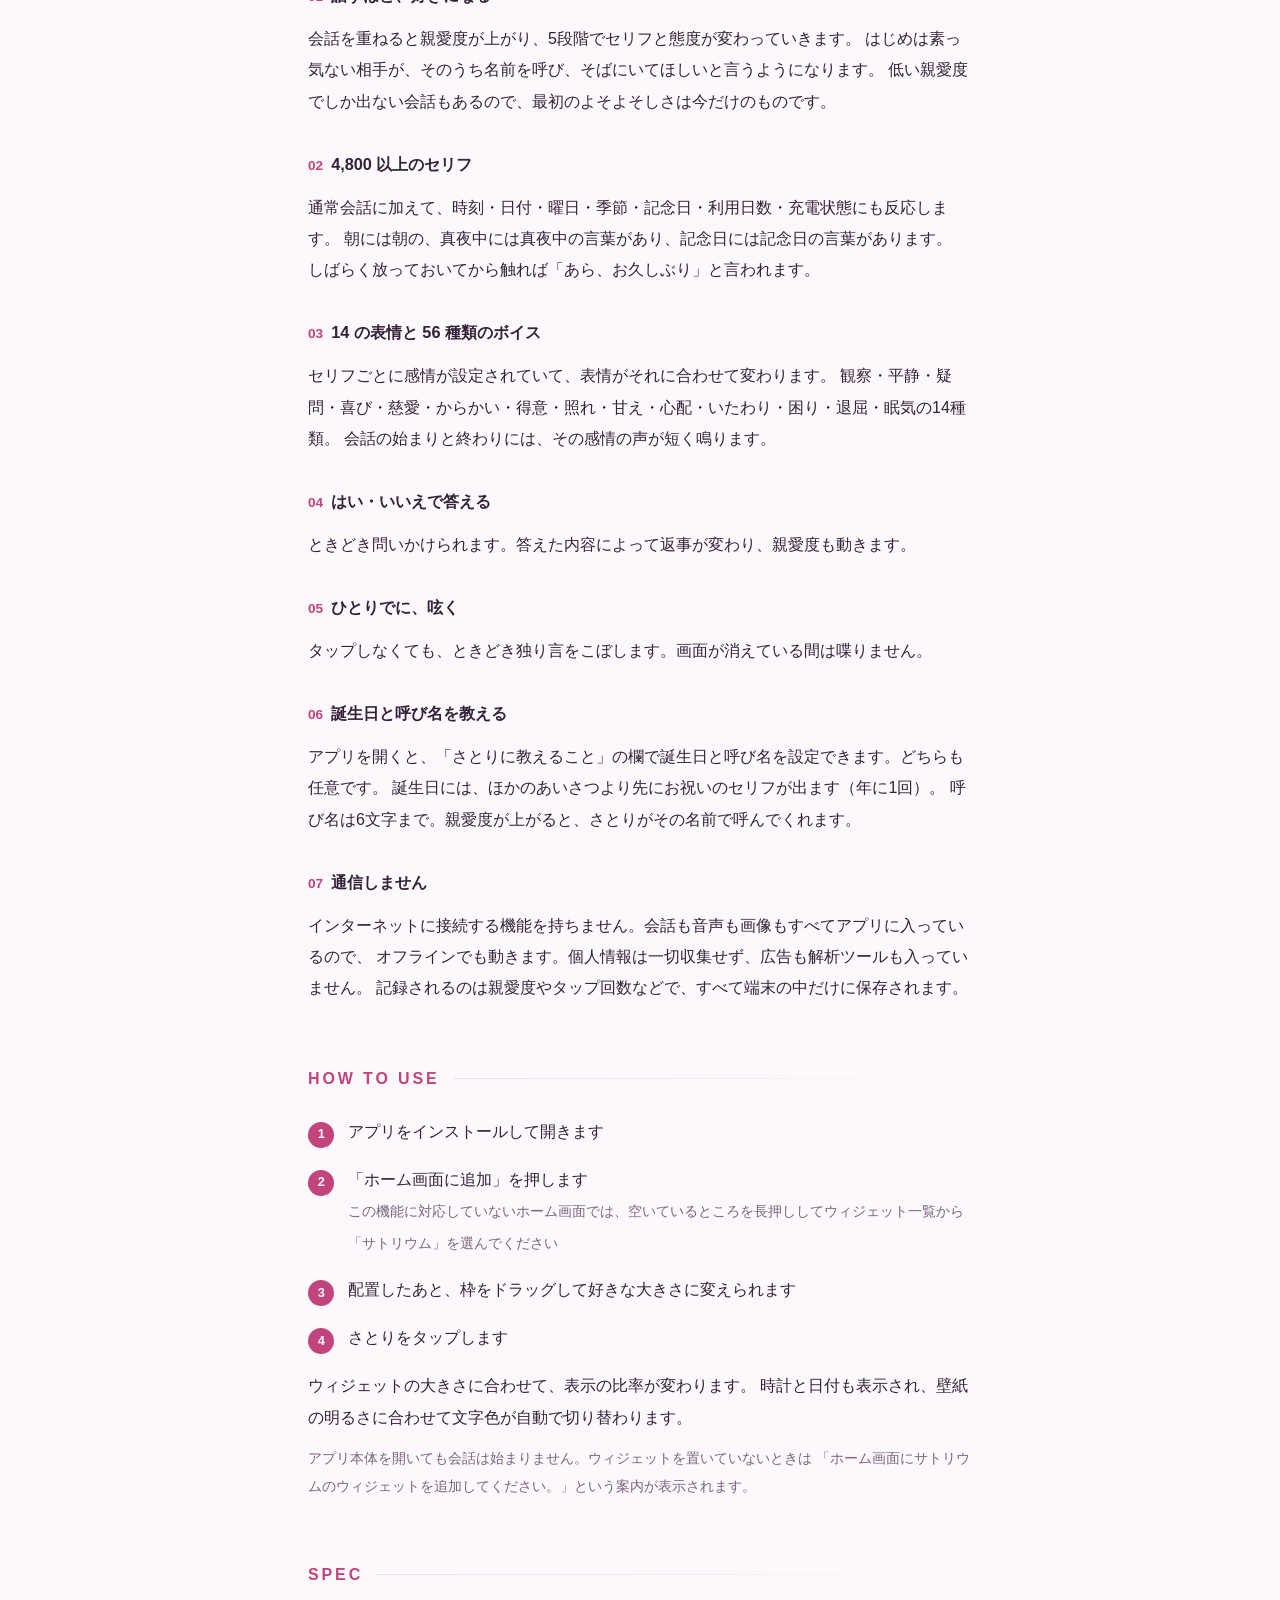
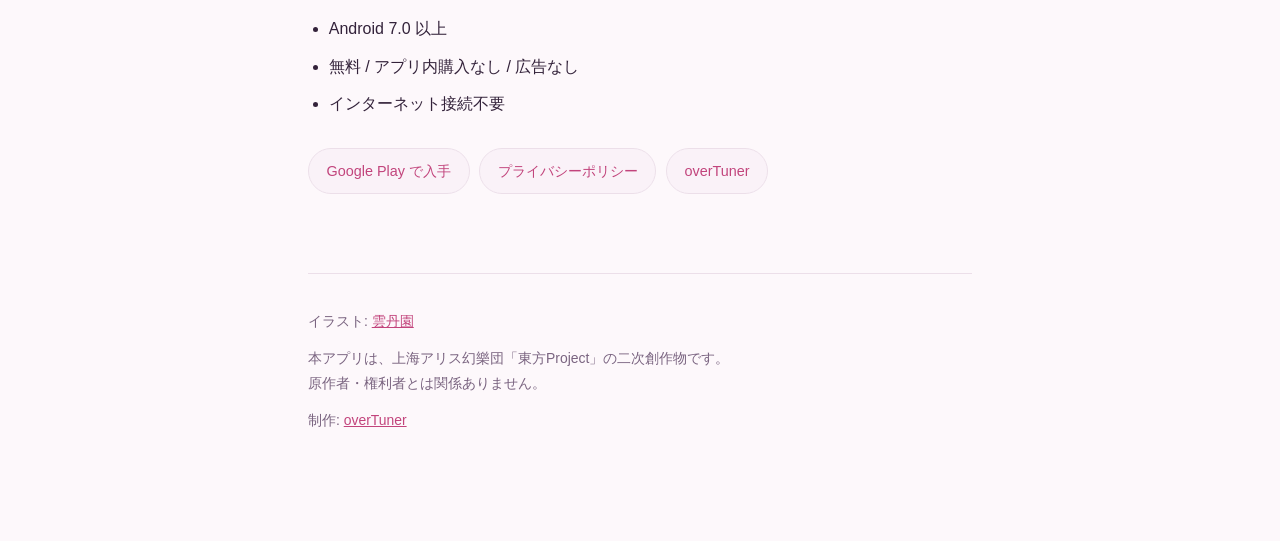
==== commit d79c5468: "サトリウム v1.11: 動作環境を Android 7.0 以上に、誕生日と呼び名の機能紹介を追加 Co-Authored-By: Claude Sonnet 5.5 <noreply@anthro" ====
--- a/satorium/index.html
+++ b/satorium/index.html
@@ -81,7 +81,14 @@
     タップしなくても、ときどき独り言をこぼします。画面が消えている間は喋りません。
   </p>
 
-  <h3><span class="n">06</span>通信しません</h3>
+  <h3><span class="n">06</span>誕生日と呼び名を教える</h3>
+  <p>
+    アプリを開くと、「さとりに教えること」の欄で誕生日と呼び名を設定できます。どちらも任意です。
+    誕生日には、ほかのあいさつより先にお祝いのセリフが出ます（年に1回）。
+    呼び名は6文字まで。親愛度が上がると、さとりがその名前で呼んでくれます。
+  </p>
+
+  <h3><span class="n">07</span>通信しません</h3>
   <p>
     インターネットに接続する機能を持ちません。会話も音声も画像もすべてアプリに入っているので、
     オフラインでも動きます。個人情報は一切収集せず、広告も解析ツールも入っていません。
@@ -113,7 +120,7 @@
 <section>
   <h2>SPEC</h2>
   <ul>
-    <li>Android 5.0 以上</li>
+    <li>Android 7.0 以上</li>
     <li>無料 / アプリ内購入なし / 広告なし</li>
     <li>インターネット接続不要</li>
   </ul>
